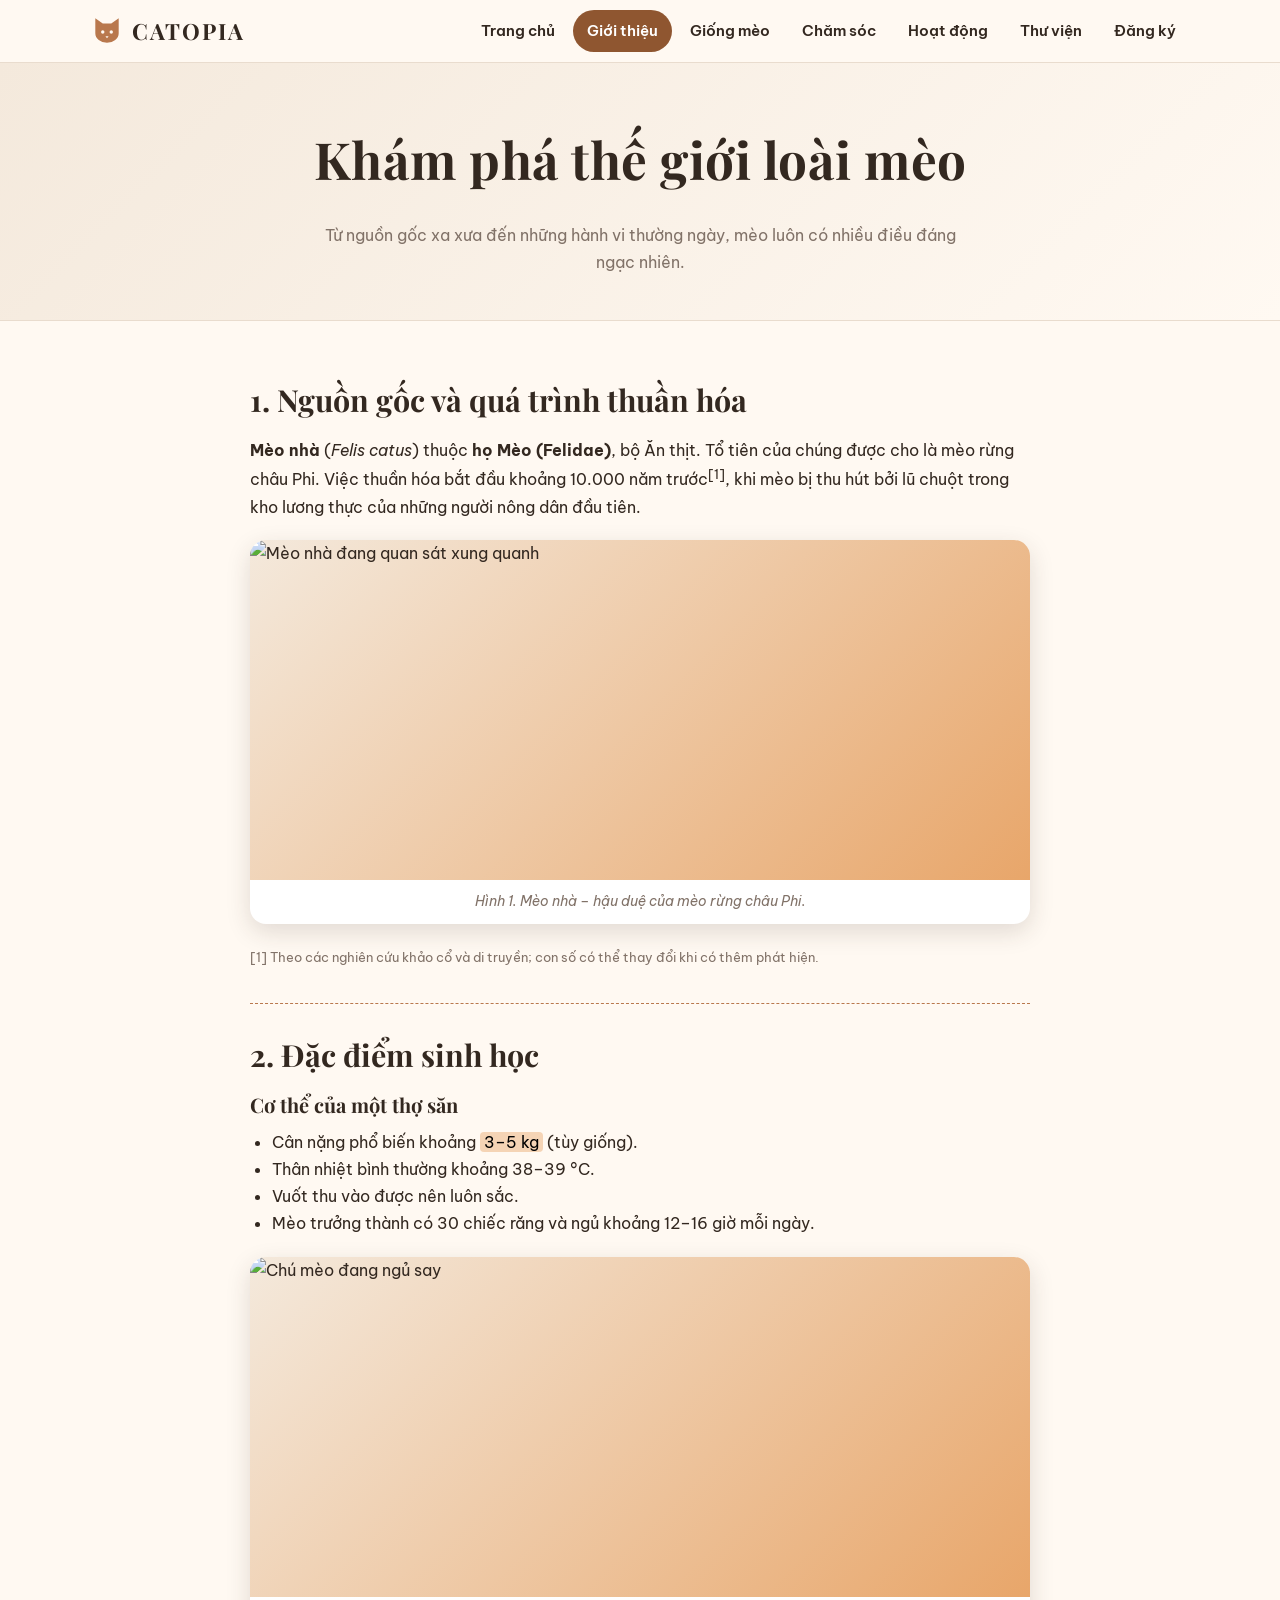
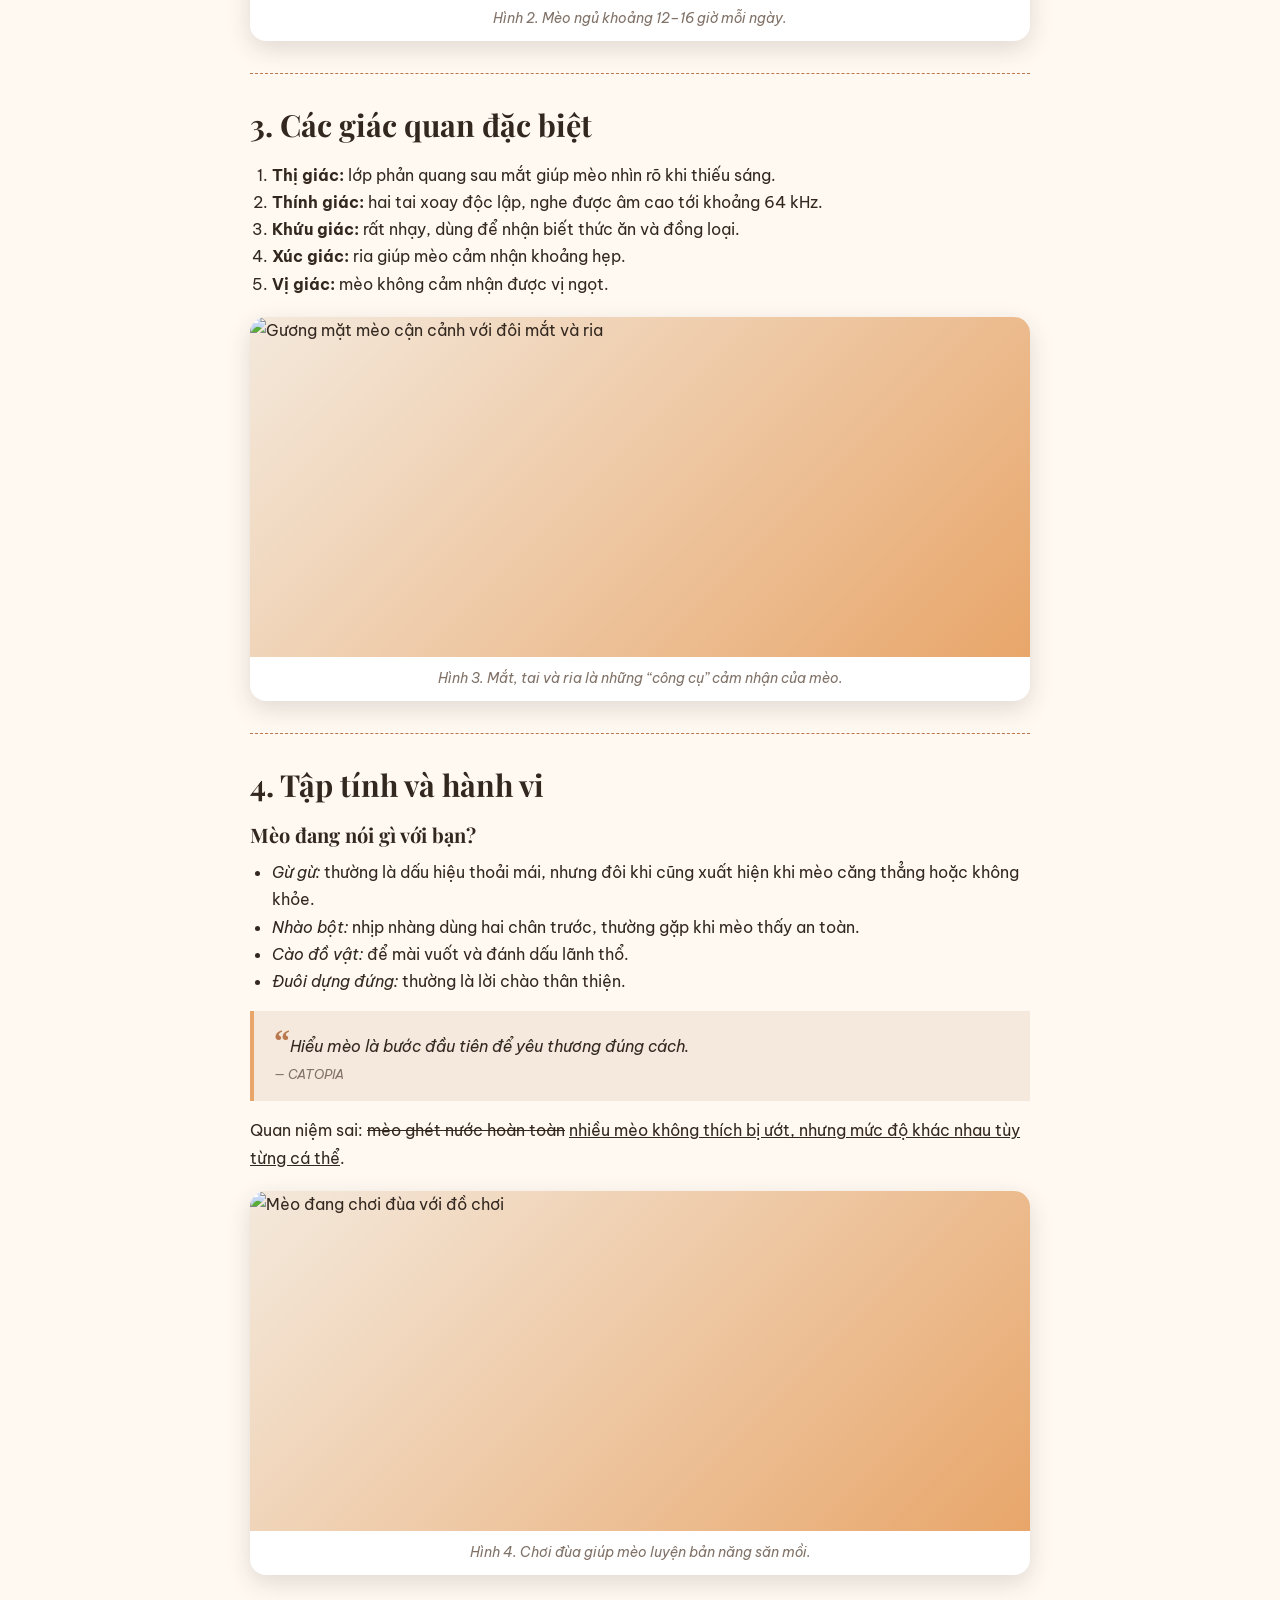
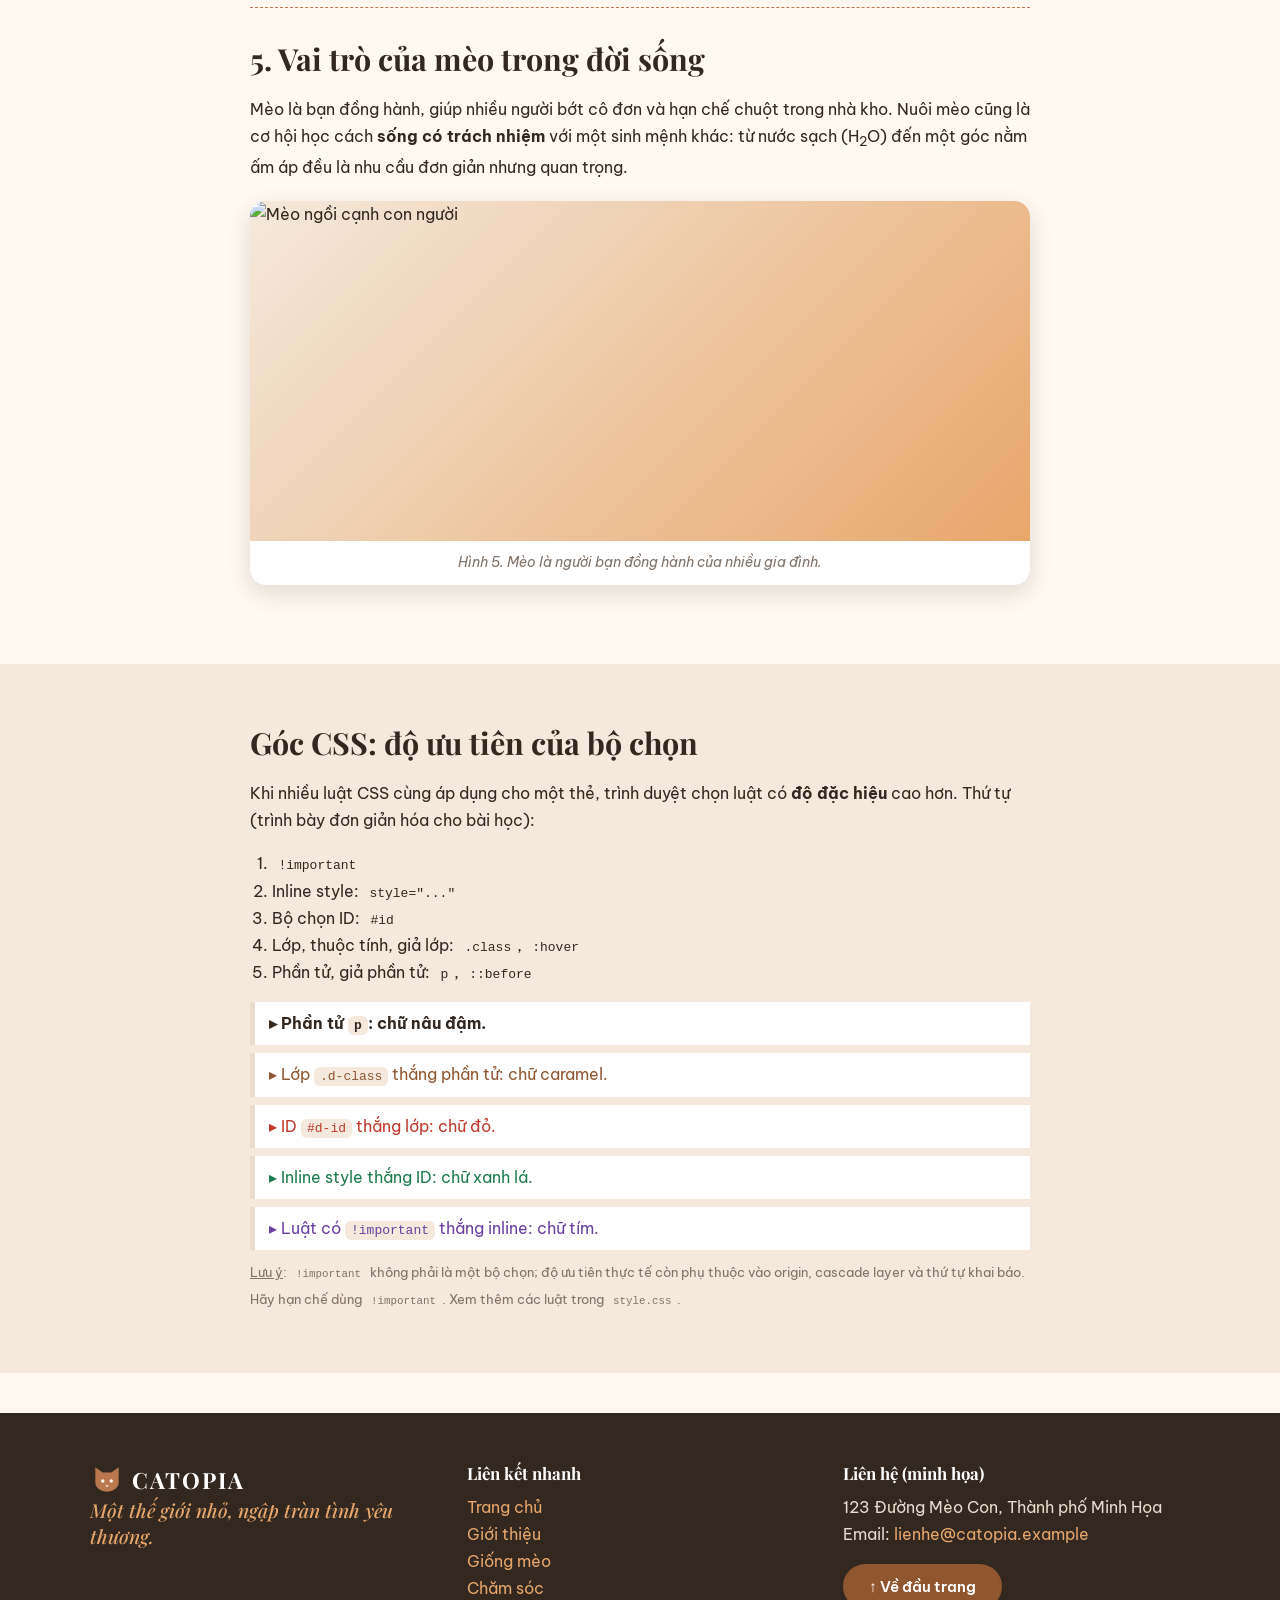
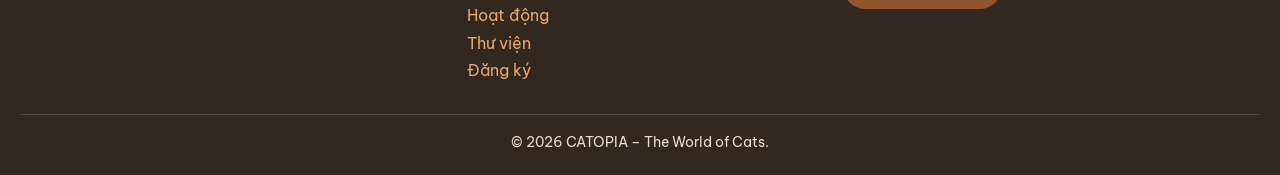
==== about.html @ c39b736b "Add files via upload" ====
<!DOCTYPE html>
<html lang="vi">
<head>
<meta charset="UTF-8">
<meta name="viewport" content="width=device-width, initial-scale=1">
<meta name="description" content="Nguồn gốc, đặc điểm sinh học, giác quan và tập tính của loài mèo.">
<title>Giới thiệu – Khám phá thế giới loài mèo | CATOPIA</title>
<link rel="preconnect" href="https://fonts.googleapis.com">
<link rel="stylesheet" href="https://fonts.googleapis.com/css2?family=Be+Vietnam+Pro:wght@400;600&family=Playfair+Display:ital,wght@0,600;0,700;1,500&display=swap">
<link rel="stylesheet" href="style.css">
</head>
<body id="top">
<header class="site-header"><div class="bar"><a class="logo" href="index.html"><svg viewBox="0 0 32 32" width="34" height="34" aria-hidden="true"><path d="M5 4l7 5h8l7-5v14a11 9 0 0 1-22 0z" fill="#B9784D"/><circle cx="12" cy="17" r="1.6" fill="#FFF9F2"/><circle cx="20" cy="17" r="1.6" fill="#FFF9F2"/><path d="M14.5 21h3L16 22.8z" fill="#FFF9F2"/></svg><span>CATOPIA</span></a><button class="menu-btn" type="button" aria-label="Mở menu" aria-expanded="false">☰</button><nav aria-label="Menu chính"><ul><li><a href="index.html">Trang chủ</a></li><li><a href="about.html" class="active" aria-current="page">Giới thiệu</a></li><li><a href="breeds.html">Giống mèo</a></li><li><a href="care.html">Chăm sóc</a></li><li><a href="activities.html">Hoạt động</a></li><li><a href="gallery.html">Thư viện</a></li><li><a href="register.html">Đăng ký</a></li></ul></nav></div></header>
<main>
<section class="page-head"><h1 id="main-title">Khám phá thế giới loài mèo</h1><p>Từ nguồn gốc xa xưa đến những hành vi thường ngày, mèo luôn có nhiều điều đáng ngạc nhiên.</p></section><article class="section prose"><section id="nguon-goc"><h2>1. Nguồn gốc và quá trình thuần hóa</h2><p><b>Mèo nhà</b> (<i>Felis catus</i>) thuộc <strong>họ Mèo (Felidae)</strong>, bộ Ăn thịt. Tổ tiên của chúng được cho là mèo rừng châu Phi. Việc thuần hóa bắt đầu khoảng 10.000 năm trước<sup>[1]</sup>, khi mèo bị thu hút bởi lũ chuột trong kho lương thực của những người nông dân đầu tiên.</p><figure class="photo"><img src="images/cat-hero.jpg" alt="Mèo nhà đang quan sát xung quanh" loading="lazy"><figcaption>Hình 1. Mèo nhà – hậu duệ của mèo rừng châu Phi.</figcaption></figure><small>[1] Theo các nghiên cứu khảo cổ và di truyền; con số có thể thay đổi khi có thêm phát hiện.</small></section><hr><section id="sinh-hoc"><h2>2. Đặc điểm sinh học</h2><h3>Cơ thể của một thợ săn</h3><ul><li>Cân nặng phổ biến khoảng <mark>3–5 kg</mark> (tùy giống).</li><li>Thân nhiệt bình thường khoảng 38–39 °C.</li><li>Vuốt thu vào được nên luôn sắc.</li><li>Mèo trưởng thành có 30 chiếc răng và ngủ khoảng 12–16 giờ mỗi ngày.</li></ul><figure class="photo"><img src="images/cat-02.jpg" alt="Chú mèo đang ngủ say" loading="lazy"><figcaption>Hình 2. Mèo ngủ khoảng 12–16 giờ mỗi ngày.</figcaption></figure></section><hr><section id="giac-quan"><h2>3. Các giác quan đặc biệt</h2><ol><li><strong>Thị giác:</strong> lớp phản quang sau mắt giúp mèo nhìn rõ khi thiếu sáng.</li><li><strong>Thính giác:</strong> hai tai xoay độc lập, nghe được âm cao tới khoảng 64 kHz.</li><li><strong>Khứu giác:</strong> rất nhạy, dùng để nhận biết thức ăn và đồng loại.</li><li><strong>Xúc giác:</strong> ria giúp mèo cảm nhận khoảng hẹp.</li><li><strong>Vị giác:</strong> mèo không cảm nhận được vị ngọt.</li></ol><figure class="photo"><img src="images/cat-british.jpg" alt="Gương mặt mèo cận cảnh với đôi mắt và ria" loading="lazy"><figcaption>Hình 3. Mắt, tai và ria là những “công cụ” cảm nhận của mèo.</figcaption></figure></section><hr><section id="tap-tinh"><h2>4. Tập tính và hành vi</h2><h3>Mèo đang nói gì với bạn?</h3><ul><li><em>Gừ gừ:</em> thường là dấu hiệu thoải mái, nhưng đôi khi cũng xuất hiện khi mèo căng thẳng hoặc không khỏe.</li><li><em>Nhào bột:</em> nhịp nhàng dùng hai chân trước, thường gặp khi mèo thấy an toàn.</li><li><em>Cào đồ vật:</em> để mài vuốt và đánh dấu lãnh thổ.</li><li><em>Đuôi dựng đứng:</em> thường là lời chào thân thiện.</li></ul><blockquote>Hiểu mèo là bước đầu tiên để yêu thương đúng cách.<br><small>— CATOPIA</small></blockquote><p>Quan niệm sai: <del>mèo ghét nước hoàn toàn</del> <ins>nhiều mèo không thích bị ướt, nhưng mức độ khác nhau tùy từng cá thể</ins>.</p><figure class="photo"><img src="images/cat-04.jpg" alt="Mèo đang chơi đùa với đồ chơi" loading="lazy"><figcaption>Hình 4. Chơi đùa giúp mèo luyện bản năng săn mồi.</figcaption></figure></section><hr><section id="vai-tro"><h2>5. Vai trò của mèo trong đời sống</h2><p>Mèo là bạn đồng hành, giúp nhiều người bớt cô đơn và hạn chế chuột trong nhà kho. Nuôi mèo cũng là cơ hội học cách <strong>sống có trách nhiệm</strong> với một sinh mệnh khác: từ nước sạch (H<sub>2</sub>O) đến một góc nằm ấm áp đều là nhu cầu đơn giản nhưng quan trọng.</p><figure class="photo"><img src="images/cat-08.jpg" alt="Mèo ngồi cạnh con người" loading="lazy"><figcaption>Hình 5. Mèo là người bạn đồng hành của nhiều gia đình.</figcaption></figure></section></article><section id="uu-tien" class="alt"><div class="section prose"><h2>Góc CSS: độ ưu tiên của bộ chọn</h2><p>Khi nhiều luật CSS cùng áp dụng cho một thẻ, trình duyệt chọn luật có <strong>độ đặc hiệu</strong> cao hơn. Thứ tự (trình bày đơn giản hóa cho bài học):</p><ol><li><code>!important</code></li><li>Inline style: <code>style="..."</code></li><li>Bộ chọn ID: <code>#id</code></li><li>Lớp, thuộc tính, giả lớp: <code>.class</code>, <code>:hover</code></li><li>Phần tử, giả phần tử: <code>p</code>, <code>::before</code></li></ol><div class="demo"><p>Phần tử <code>p</code>: chữ nâu đậm.</p><p class="d-class">Lớp <code>.d-class</code> thắng phần tử: chữ caramel.</p><p class="d-class" id="d-id">ID <code>#d-id</code> thắng lớp: chữ đỏ.</p><p class="d-class" id="d-in" style="color:#1E7B4F">Inline style thắng ID: chữ xanh lá.</p><p class="d-class d-imp" id="d-imp" style="color:#1E7B4F">Luật có <code>!important</code> thắng inline: chữ tím.</p></div><small><u>Lưu ý</u>: <code>!important</code> không phải là một bộ chọn; độ ưu tiên thực tế còn phụ thuộc vào origin, cascade layer và thứ tự khai báo. Hãy hạn chế dùng <code>!important</code>. Xem thêm các luật trong <code>style.css</code>.</small></div></section>
</main>
<footer class="site-footer"><div class="bar cols"><div><a class="logo" href="index.html"><svg viewBox="0 0 32 32" width="34" height="34" aria-hidden="true"><path d="M5 4l7 5h8l7-5v14a11 9 0 0 1-22 0z" fill="#B9784D"/><circle cx="12" cy="17" r="1.6" fill="#FFF9F2"/><circle cx="20" cy="17" r="1.6" fill="#FFF9F2"/><path d="M14.5 21h3L16 22.8z" fill="#FFF9F2"/></svg><span>CATOPIA</span></a><p class="slogan">Một thế giới nhỏ, ngập tràn tình yêu thương.</p></div><div><h3>Liên kết nhanh</h3><ul><li><a href="index.html">Trang chủ</a></li><li><a href="about.html">Giới thiệu</a></li><li><a href="breeds.html">Giống mèo</a></li><li><a href="care.html">Chăm sóc</a></li><li><a href="activities.html">Hoạt động</a></li><li><a href="gallery.html">Thư viện</a></li><li><a href="register.html">Đăng ký</a></li></ul></div><div><h3>Liên hệ (minh họa)</h3><p>123 Đường Mèo Con, Thành phố Minh Họa<br>Email: <a href="mailto:lienhe@catopia.example">lienhe@catopia.example</a></p><a class="btn" href="#top">↑ Về đầu trang</a></div></div><p class="copy">© 2026 CATOPIA – The World of Cats.</p></footer>
<script>
var b=document.querySelector('.menu-btn'),n=document.querySelector('nav');b.addEventListener('click',function(){var o=n.classList.toggle('open');b.setAttribute('aria-expanded',o);});
</script>
</body>
</html>
---- style.css ----
/* CATOPIA – style.css dùng chung cho cả 7 trang */
/* 1. Biến màu và reset */
:root{--bg:#FFF9F2;--bg2:#F4E9DC;--main:#B9784D;--main-dark:#8F5630;--accent:#E8A66A;--text:#332820;--muted:#817268;--white:#FFFFFF;--line:#E9DCCE}
/* --main-dark là tông đậm hơn của màu chủ đạo, dùng cho nền nút/chữ trắng để dễ đọc */
*{box-sizing:border-box;margin:0;padding:0}
html{scroll-behavior:smooth}
body{font-family:'Be Vietnam Pro',Arial,sans-serif;line-height:1.7;background-color:var(--bg);color:var(--text)}
h1,h2,h3{font-family:'Playfair Display',Georgia,serif;line-height:1.25;margin-bottom:.6em}
h1{font-size:clamp(2rem,5vw,3.2rem)}
h2{font-size:1.9rem}
h3{font-size:1.25rem}
p{margin-bottom:1rem;color:var(--text)}
a{color:var(--main-dark);transition:color .3s}
a:hover{color:var(--main)}
ul,ol{margin:0 0 1rem 1.4rem}
img{display:block;max-width:100%;object-fit:cover;background:linear-gradient(135deg,var(--bg2),var(--accent))}
small{color:var(--muted)}
mark{background-color:rgba(232,166,106,.45);padding:0 4px;border-radius:4px}
code{background-color:var(--bg2);padding:2px 6px;border-radius:6px}
hr{border:0;border-top:1px dashed var(--main);margin:2rem 0}
blockquote{border-left:4px solid var(--accent);background-color:var(--bg2);padding:14px 20px;margin:1rem 0;font-style:italic}
blockquote::before{content:"“";font:700 2rem/1 Georgia,serif;color:var(--main)}
:focus-visible{outline:3px solid var(--accent);outline-offset:3px}
#main-title{letter-spacing:.5px}
section[id]{scroll-margin-top:90px}
/* 2. Header và điều hướng */
.bar{max-width:1140px;margin:0 auto;padding:0 20px;display:flex;justify-content:space-between;align-items:center;position:relative}
.site-header{position:sticky;top:0;z-index:100;padding:10px 0;background-color:rgba(255,249,242,.96);border-bottom:1px solid var(--line)}
.logo{display:flex;align-items:center;gap:8px;text-decoration:none}
.logo span{font:700 1.4rem 'Playfair Display',Georgia,serif;letter-spacing:2px;color:var(--text)}
nav ul{display:flex;gap:4px;list-style:none;margin:0}
nav a{display:block;padding:8px 14px;border-radius:999px;text-decoration:none;color:var(--text);font-weight:600;font-size:.95rem;transition:background-color .3s,color .3s}
nav a:hover{background-color:var(--bg2);color:var(--main-dark)}
nav a.active{background-color:var(--main-dark);color:var(--white)}
.menu-btn{display:none;background:none;border:1px solid var(--line);border-radius:8px;padding:2px 12px;font-size:1.4rem;color:var(--text);cursor:pointer}
/* 3. Banner (hero): ảnh nền + lớp phủ gradient */
.hero{background-image:linear-gradient(rgba(51,40,32,.78),rgba(51,40,32,.35)),url(images/banner.jpg);background-size:cover;background-position:center;background-color:var(--main-dark);min-height:80vh;padding:80px 20px;display:flex;flex-direction:column;justify-content:center;align-items:center;text-align:center;color:white}
.hero>*{animation:fadeUp .9s ease both}
.hero p{max-width:640px;color:white}
.hero .slogan{color:var(--accent);font-size:1.6rem}
.hero #main-title{text-shadow:0 3px 14px rgba(0,0,0,.5)}
.hero .cta{animation-delay:.3s}
.cta{display:flex;gap:14px;flex-wrap:wrap;justify-content:center;margin-top:10px}
.slogan{font:italic 500 1.2rem 'Playfair Display',Georgia,serif;color:var(--accent)}
.page-head{text-align:center;padding:64px 20px 44px;background-image:linear-gradient(135deg,var(--bg2),var(--bg));border-bottom:1px solid var(--line);animation:fadeUp .7s ease both}
.page-head p{max-width:640px;margin:0 auto;color:var(--muted)}
@keyframes fadeUp{from{opacity:0;transform:translateY(22px)}to{opacity:1;transform:none}}
/* 4. Bố cục Flexbox bắt buộc: .row và .block_3 */
.row{display:flex;flex-wrap:wrap;width:100%;justify-content:center;align-items:stretch}
.block_3{width:33.333333%;padding:15px}
.row .block_3{display:flex}
.row .block_3>*{width:100%}
.section{max-width:1140px;margin:0 auto;padding:60px 20px}
.alt{background-color:var(--bg2)}
.prose{max-width:820px}
.section-title{text-align:center}
.section-title::after{content:"";display:block;width:60px;height:3px;background-color:var(--accent);margin:10px auto 30px}
.split{display:flex;flex-wrap:wrap;gap:36px;align-items:center;margin:40px 0}
.split>*{flex:1 1 320px;min-width:0}
/* Khung ảnh thống nhất: kích thước cố định, object-fit, bo góc 16px, zoom nhẹ khi rê chuột */
.photo{overflow:hidden;border-radius:16px;box-shadow:0 8px 24px rgba(51,40,32,.15);background-color:var(--white)}
.photo img{width:100%;height:340px;object-fit:cover;transition:transform .5s ease}
.photo:hover img{transform:scale(1.05)}
.photo figcaption{margin:0;padding:10px 14px}
.form-photo{max-width:720px;margin:0 auto 24px}
.photo.form-photo img{height:200px}
figure{margin:1.2rem 0}
figcaption{font-size:.88rem;color:var(--muted);text-align:center;margin-top:8px;font-style:italic}
/* 5. Thẻ (card), hộp thông tin, nút */
.card{margin:0;background-color:var(--white);border:1px solid var(--line);border-radius:16px;box-shadow:0 4px 14px rgba(51,40,32,.08);overflow:hidden;transition:transform .3s ease,box-shadow .3s ease}
.card:hover{transform:translateY(-6px);box-shadow:0 14px 30px rgba(51,40,32,.16)}
.card img{width:100%;height:220px;transition:transform .5s ease}
.card:hover img{transform:scale(1.07)}
.card ul,.card ol{font-size:.95rem}
.body{padding:20px 22px}
.slogan-card{text-align:center;padding:28px 22px;border-top:4px solid var(--accent)}
.num{display:block;font:700 2.4rem 'Playfair Display',Georgia,serif;color:var(--main-dark)}
.note{background-color:rgba(232,166,106,.2);border-left:5px solid var(--accent);border-radius:10px;padding:14px 18px;margin:1.2rem 0}
.note p{margin:0}
.btn{display:inline-block;padding:11px 24px;border:2px solid var(--main-dark);border-radius:999px;background-color:var(--main-dark);color:var(--white);font:600 .95rem 'Be Vietnam Pro',Arial,sans-serif;text-decoration:none;cursor:pointer;transition:background-color .3s,color .3s,transform .2s}
.btn:hover,.btn:focus-visible{background-color:var(--accent);border-color:var(--accent);color:var(--text)}
.btn:active{transform:scale(.96)}
.btn.ghost{background-color:transparent;border-color:var(--white)}
.btn.ghost:hover{background-color:var(--white);border-color:var(--white);color:var(--main-dark)}
/* 6. Bảng */
.table-wrap{overflow-x:auto;margin:20px 0;border:1px solid var(--line);border-radius:14px;background-color:var(--white);box-shadow:0 4px 14px rgba(51,40,32,.06)}
table{width:100%;min-width:640px;border-collapse:collapse}
caption{padding:14px;font:700 1.15rem 'Playfair Display',Georgia,serif;text-align:left}
th,td{padding:12px 14px;text-align:left;vertical-align:top;border-bottom:1px solid var(--line)}
thead th{background-color:var(--main-dark);color:var(--white);letter-spacing:1px}
tbody th{color:var(--main-dark)}
tbody tr{transition:background-color .25s}
tbody tr:nth-child(even){background-color:var(--bg)}
tbody tr:hover{background-color:rgba(232,166,106,.3)}
/* 7. Thư viện ảnh (CSS Grid) và video */
.gallery{display:grid;grid-template-columns:repeat(3,1fr);gap:20px}
.shot img{height:240px}
.shot figcaption{margin:0;padding:12px 16px}
.video-box{max-width:720px;margin:0 auto;text-align:center;border:2px dashed var(--accent)}
/* 8. Biểu mẫu */
form{display:grid;gap:18px;max-width:720px;margin:0 auto;padding:28px;background-color:var(--white);border:1px solid var(--line);border-radius:16px;box-shadow:0 4px 14px rgba(51,40,32,.08)}
label,legend{font-weight:600}
fieldset{border:0}
fieldset label{display:inline-block;margin-right:18px;font-weight:400}
input,select,textarea{width:100%;margin-top:6px;padding:11px 14px;border:1.5px solid var(--line);border-radius:10px;font:inherit;background-color:var(--bg);color:var(--text);transition:border-color .3s}
input[type=radio],input[type=checkbox]{width:auto;margin:0 8px 0 0}
input:focus,select:focus,textarea:focus{border-color:var(--main)}
textarea{min-height:120px;resize:vertical}
.ok{max-width:720px;margin:0 auto 18px;padding:14px 18px;border:1px solid #1E7B4F;border-radius:12px;background-color:#E7F5EC;color:#14532D}
/* 9. Minh họa độ ưu tiên (specificity): element < class < ID < inline < !important */
.demo p{padding:8px 14px;margin-bottom:8px;border-left:5px solid var(--line);background-color:var(--white)}
.demo p:first-child{font-weight:700}
.demo p::before{content:"▸ "}
.d-class{color:var(--main-dark)}
#d-id,#d-in,#d-imp{color:#C0392B}
.d-imp{color:#6A3FA0!important}
/* 10. Footer */
.site-footer{margin-top:40px;padding:50px 0 20px;background-color:var(--text);color:var(--line)}
.site-footer .cols{align-items:flex-start;gap:30px;flex-wrap:wrap}
.site-footer .cols>div{flex:1 1 220px}
.site-footer h3{color:var(--white);font-size:1.05rem}
.site-footer ul{list-style:none;margin:0}
.site-footer p{color:var(--line)}
.site-footer .slogan{color:var(--accent)}
.site-footer .logo span{color:var(--white)}
.site-footer a{color:var(--accent);text-decoration:none}
.site-footer a:hover{color:var(--white)}
.site-footer .btn{color:var(--white)}
.site-footer .btn:hover{color:var(--text)}
.copy{margin:30px 20px 0;padding-top:16px;border-top:1px solid rgba(255,255,255,.15);text-align:center;font-size:.88rem}
/* 11. Responsive */
@media (max-width:768px){
.block_3{width:50%}
.gallery{grid-template-columns:repeat(2,1fr)}
.menu-btn{display:block}
nav ul{display:none;position:absolute;top:100%;left:0;right:0;flex-direction:column;padding:10px;background-color:var(--bg);border:1px solid var(--line);border-radius:0 0 14px 14px;box-shadow:0 12px 24px rgba(51,40,32,.12)}
nav.open ul{display:flex}
h2{font-size:1.6rem}
.section{padding:44px 16px}
.photo img{height:280px}
}
@media (max-width:480px){
.block_3{width:100%}
.gallery{grid-template-columns:1fr}
.hero{min-height:70vh}
.photo img{height:240px}
.photo.form-photo img{height:140px}
.btn{width:100%;text-align:center}
}
/* Tôn trọng người dùng muốn giảm chuyển động (một trường hợp cần !important) */
@media (prefers-reduced-motion:reduce){*{animation:none!important;transition:none!important}}
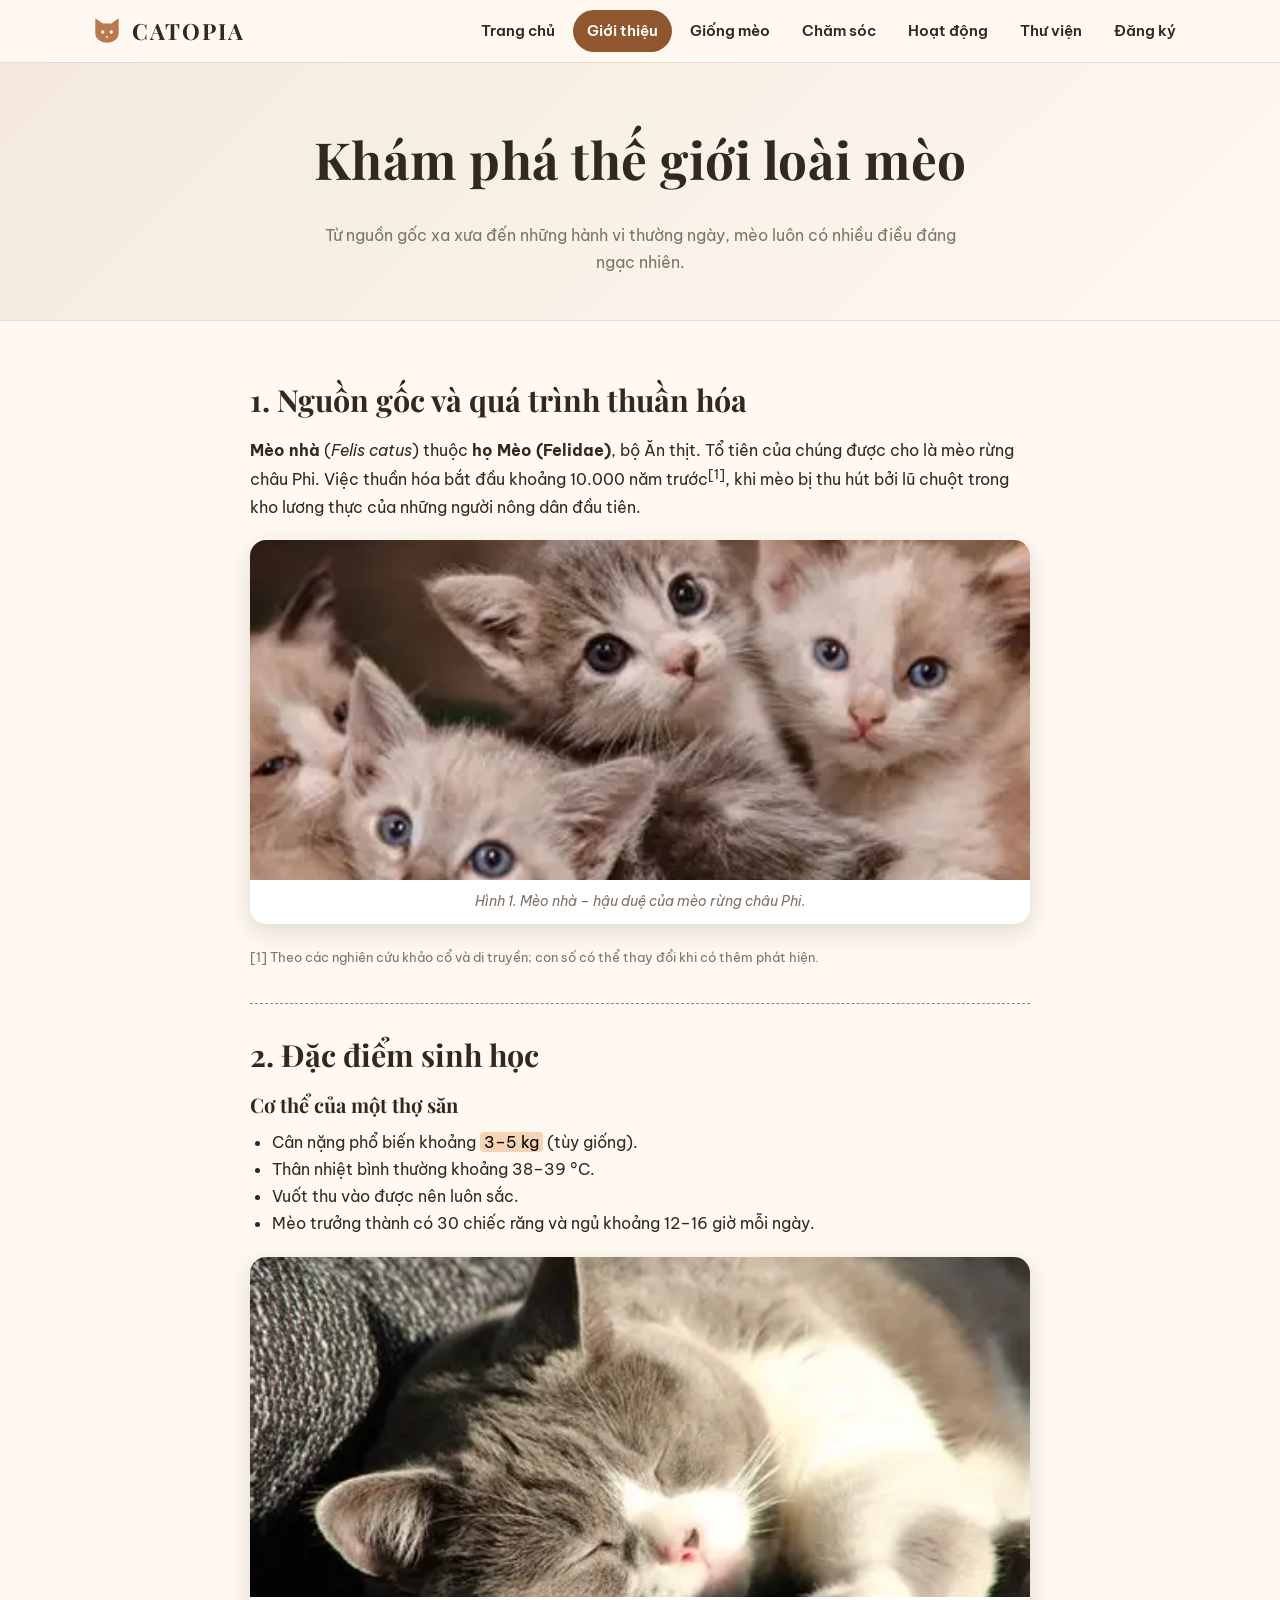
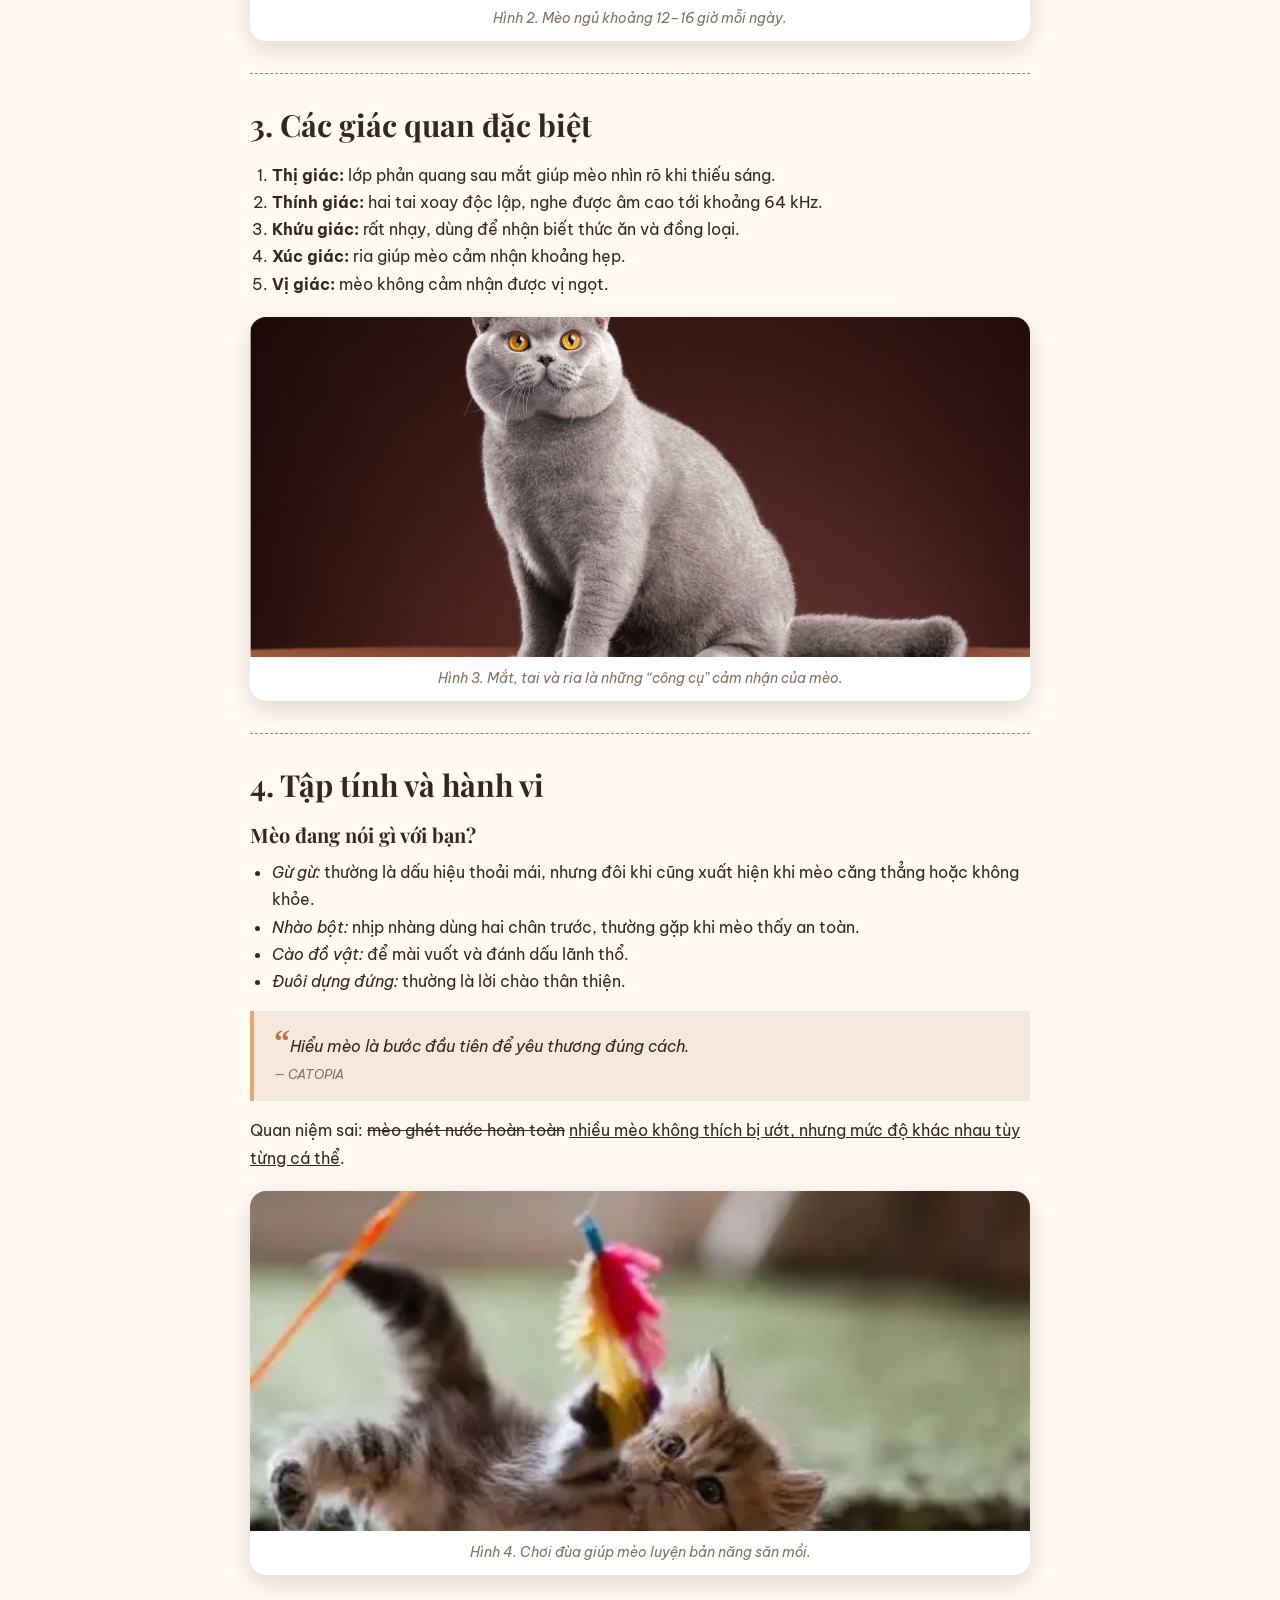
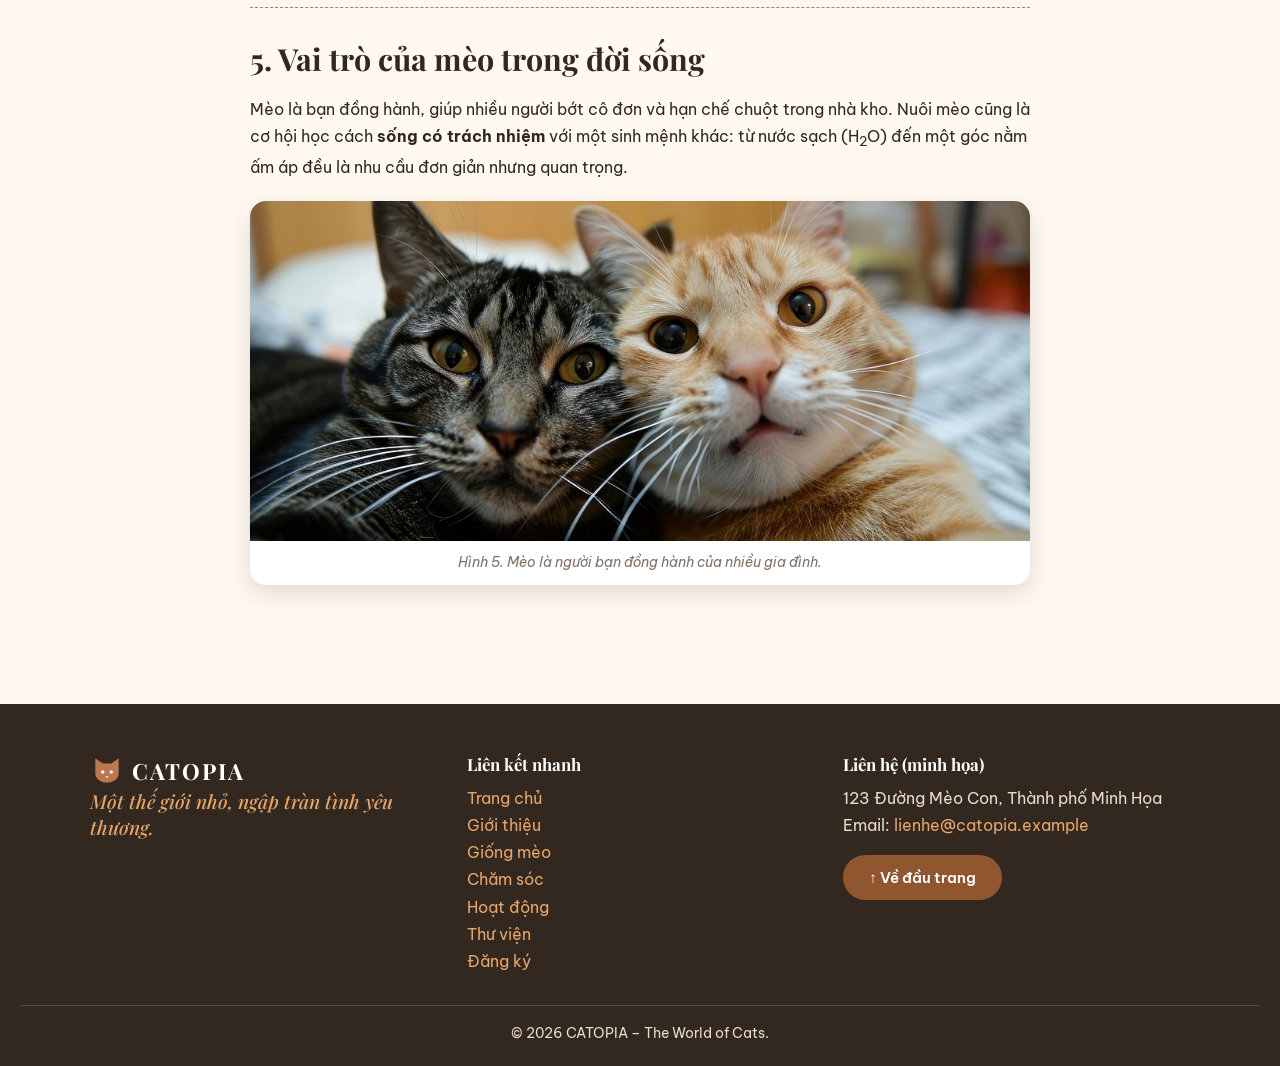
==== commit 4bca7461: "Update content and structure in about.html" ====
--- a/about.html
+++ b/about.html
@@ -12,7 +12,7 @@
 <body id="top">
 <header class="site-header"><div class="bar"><a class="logo" href="index.html"><svg viewBox="0 0 32 32" width="34" height="34" aria-hidden="true"><path d="M5 4l7 5h8l7-5v14a11 9 0 0 1-22 0z" fill="#B9784D"/><circle cx="12" cy="17" r="1.6" fill="#FFF9F2"/><circle cx="20" cy="17" r="1.6" fill="#FFF9F2"/><path d="M14.5 21h3L16 22.8z" fill="#FFF9F2"/></svg><span>CATOPIA</span></a><button class="menu-btn" type="button" aria-label="Mở menu" aria-expanded="false">☰</button><nav aria-label="Menu chính"><ul><li><a href="index.html">Trang chủ</a></li><li><a href="about.html" class="active" aria-current="page">Giới thiệu</a></li><li><a href="breeds.html">Giống mèo</a></li><li><a href="care.html">Chăm sóc</a></li><li><a href="activities.html">Hoạt động</a></li><li><a href="gallery.html">Thư viện</a></li><li><a href="register.html">Đăng ký</a></li></ul></nav></div></header>
 <main>
-<section class="page-head"><h1 id="main-title">Khám phá thế giới loài mèo</h1><p>Từ nguồn gốc xa xưa đến những hành vi thường ngày, mèo luôn có nhiều điều đáng ngạc nhiên.</p></section><article class="section prose"><section id="nguon-goc"><h2>1. Nguồn gốc và quá trình thuần hóa</h2><p><b>Mèo nhà</b> (<i>Felis catus</i>) thuộc <strong>họ Mèo (Felidae)</strong>, bộ Ăn thịt. Tổ tiên của chúng được cho là mèo rừng châu Phi. Việc thuần hóa bắt đầu khoảng 10.000 năm trước<sup>[1]</sup>, khi mèo bị thu hút bởi lũ chuột trong kho lương thực của những người nông dân đầu tiên.</p><figure class="photo"><img src="images/cat-hero.jpg" alt="Mèo nhà đang quan sát xung quanh" loading="lazy"><figcaption>Hình 1. Mèo nhà – hậu duệ của mèo rừng châu Phi.</figcaption></figure><small>[1] Theo các nghiên cứu khảo cổ và di truyền; con số có thể thay đổi khi có thêm phát hiện.</small></section><hr><section id="sinh-hoc"><h2>2. Đặc điểm sinh học</h2><h3>Cơ thể của một thợ săn</h3><ul><li>Cân nặng phổ biến khoảng <mark>3–5 kg</mark> (tùy giống).</li><li>Thân nhiệt bình thường khoảng 38–39 °C.</li><li>Vuốt thu vào được nên luôn sắc.</li><li>Mèo trưởng thành có 30 chiếc răng và ngủ khoảng 12–16 giờ mỗi ngày.</li></ul><figure class="photo"><img src="images/cat-02.jpg" alt="Chú mèo đang ngủ say" loading="lazy"><figcaption>Hình 2. Mèo ngủ khoảng 12–16 giờ mỗi ngày.</figcaption></figure></section><hr><section id="giac-quan"><h2>3. Các giác quan đặc biệt</h2><ol><li><strong>Thị giác:</strong> lớp phản quang sau mắt giúp mèo nhìn rõ khi thiếu sáng.</li><li><strong>Thính giác:</strong> hai tai xoay độc lập, nghe được âm cao tới khoảng 64 kHz.</li><li><strong>Khứu giác:</strong> rất nhạy, dùng để nhận biết thức ăn và đồng loại.</li><li><strong>Xúc giác:</strong> ria giúp mèo cảm nhận khoảng hẹp.</li><li><strong>Vị giác:</strong> mèo không cảm nhận được vị ngọt.</li></ol><figure class="photo"><img src="images/cat-british.jpg" alt="Gương mặt mèo cận cảnh với đôi mắt và ria" loading="lazy"><figcaption>Hình 3. Mắt, tai và ria là những “công cụ” cảm nhận của mèo.</figcaption></figure></section><hr><section id="tap-tinh"><h2>4. Tập tính và hành vi</h2><h3>Mèo đang nói gì với bạn?</h3><ul><li><em>Gừ gừ:</em> thường là dấu hiệu thoải mái, nhưng đôi khi cũng xuất hiện khi mèo căng thẳng hoặc không khỏe.</li><li><em>Nhào bột:</em> nhịp nhàng dùng hai chân trước, thường gặp khi mèo thấy an toàn.</li><li><em>Cào đồ vật:</em> để mài vuốt và đánh dấu lãnh thổ.</li><li><em>Đuôi dựng đứng:</em> thường là lời chào thân thiện.</li></ul><blockquote>Hiểu mèo là bước đầu tiên để yêu thương đúng cách.<br><small>— CATOPIA</small></blockquote><p>Quan niệm sai: <del>mèo ghét nước hoàn toàn</del> <ins>nhiều mèo không thích bị ướt, nhưng mức độ khác nhau tùy từng cá thể</ins>.</p><figure class="photo"><img src="images/cat-04.jpg" alt="Mèo đang chơi đùa với đồ chơi" loading="lazy"><figcaption>Hình 4. Chơi đùa giúp mèo luyện bản năng săn mồi.</figcaption></figure></section><hr><section id="vai-tro"><h2>5. Vai trò của mèo trong đời sống</h2><p>Mèo là bạn đồng hành, giúp nhiều người bớt cô đơn và hạn chế chuột trong nhà kho. Nuôi mèo cũng là cơ hội học cách <strong>sống có trách nhiệm</strong> với một sinh mệnh khác: từ nước sạch (H<sub>2</sub>O) đến một góc nằm ấm áp đều là nhu cầu đơn giản nhưng quan trọng.</p><figure class="photo"><img src="images/cat-08.jpg" alt="Mèo ngồi cạnh con người" loading="lazy"><figcaption>Hình 5. Mèo là người bạn đồng hành của nhiều gia đình.</figcaption></figure></section></article><section id="uu-tien" class="alt"><div class="section prose"><h2>Góc CSS: độ ưu tiên của bộ chọn</h2><p>Khi nhiều luật CSS cùng áp dụng cho một thẻ, trình duyệt chọn luật có <strong>độ đặc hiệu</strong> cao hơn. Thứ tự (trình bày đơn giản hóa cho bài học):</p><ol><li><code>!important</code></li><li>Inline style: <code>style="..."</code></li><li>Bộ chọn ID: <code>#id</code></li><li>Lớp, thuộc tính, giả lớp: <code>.class</code>, <code>:hover</code></li><li>Phần tử, giả phần tử: <code>p</code>, <code>::before</code></li></ol><div class="demo"><p>Phần tử <code>p</code>: chữ nâu đậm.</p><p class="d-class">Lớp <code>.d-class</code> thắng phần tử: chữ caramel.</p><p class="d-class" id="d-id">ID <code>#d-id</code> thắng lớp: chữ đỏ.</p><p class="d-class" id="d-in" style="color:#1E7B4F">Inline style thắng ID: chữ xanh lá.</p><p class="d-class d-imp" id="d-imp" style="color:#1E7B4F">Luật có <code>!important</code> thắng inline: chữ tím.</p></div><small><u>Lưu ý</u>: <code>!important</code> không phải là một bộ chọn; độ ưu tiên thực tế còn phụ thuộc vào origin, cascade layer và thứ tự khai báo. Hãy hạn chế dùng <code>!important</code>. Xem thêm các luật trong <code>style.css</code>.</small></div></section>
+<section class="page-head"><h1 id="main-title">Khám phá thế giới loài mèo</h1><p>Từ nguồn gốc xa xưa đến những hành vi thường ngày, mèo luôn có nhiều điều đáng ngạc nhiên.</p></section><article class="section prose"><section id="nguon-goc"><h2>1. Nguồn gốc và quá trình thuần hóa</h2><p><b>Mèo nhà</b> (<i>Felis catus</i>) thuộc <strong>họ Mèo (Felidae)</strong>, bộ Ăn thịt. Tổ tiên của chúng được cho là mèo rừng châu Phi. Việc thuần hóa bắt đầu khoảng 10.000 năm trước<sup>[1]</sup>, khi mèo bị thu hút bởi lũ chuột trong kho lương thực của những người nông dân đầu tiên.</p><figure class="photo"><img src="images/cat-hero.jpg" alt="Mèo nhà đang quan sát xung quanh" loading="lazy"><figcaption>Hình 1. Mèo nhà – hậu duệ của mèo rừng châu Phi.</figcaption></figure><small>[1] Theo các nghiên cứu khảo cổ và di truyền; con số có thể thay đổi khi có thêm phát hiện.</small></section><hr><section id="sinh-hoc"><h2>2. Đặc điểm sinh học</h2><h3>Cơ thể của một thợ săn</h3><ul><li>Cân nặng phổ biến khoảng <mark>3–5 kg</mark> (tùy giống).</li><li>Thân nhiệt bình thường khoảng 38–39 °C.</li><li>Vuốt thu vào được nên luôn sắc.</li><li>Mèo trưởng thành có 30 chiếc răng và ngủ khoảng 12–16 giờ mỗi ngày.</li></ul><figure class="photo"><img src="images/cat-02.jpg" alt="Chú mèo đang ngủ say" loading="lazy"><figcaption>Hình 2. Mèo ngủ khoảng 12–16 giờ mỗi ngày.</figcaption></figure></section><hr><section id="giac-quan"><h2>3. Các giác quan đặc biệt</h2><ol><li><strong>Thị giác:</strong> lớp phản quang sau mắt giúp mèo nhìn rõ khi thiếu sáng.</li><li><strong>Thính giác:</strong> hai tai xoay độc lập, nghe được âm cao tới khoảng 64 kHz.</li><li><strong>Khứu giác:</strong> rất nhạy, dùng để nhận biết thức ăn và đồng loại.</li><li><strong>Xúc giác:</strong> ria giúp mèo cảm nhận khoảng hẹp.</li><li><strong>Vị giác:</strong> mèo không cảm nhận được vị ngọt.</li></ol><figure class="photo"><img src="images/cat-british.jpg" alt="Gương mặt mèo cận cảnh với đôi mắt và ria" loading="lazy"><figcaption>Hình 3. Mắt, tai và ria là những “công cụ” cảm nhận của mèo.</figcaption></figure></section><hr><section id="tap-tinh"><h2>4. Tập tính và hành vi</h2><h3>Mèo đang nói gì với bạn?</h3><ul><li><em>Gừ gừ:</em> thường là dấu hiệu thoải mái, nhưng đôi khi cũng xuất hiện khi mèo căng thẳng hoặc không khỏe.</li><li><em>Nhào bột:</em> nhịp nhàng dùng hai chân trước, thường gặp khi mèo thấy an toàn.</li><li><em>Cào đồ vật:</em> để mài vuốt và đánh dấu lãnh thổ.</li><li><em>Đuôi dựng đứng:</em> thường là lời chào thân thiện.</li></ul><blockquote>Hiểu mèo là bước đầu tiên để yêu thương đúng cách.<br><small>— CATOPIA</small></blockquote><p>Quan niệm sai: <del>mèo ghét nước hoàn toàn</del> <ins>nhiều mèo không thích bị ướt, nhưng mức độ khác nhau tùy từng cá thể</ins>.</p><figure class="photo"><img src="images/cat-04.jpg" alt="Mèo đang chơi đùa với đồ chơi" loading="lazy"><figcaption>Hình 4. Chơi đùa giúp mèo luyện bản năng săn mồi.</figcaption></figure></section><hr><section id="vai-tro"><h2>5. Vai trò của mèo trong đời sống</h2><p>Mèo là bạn đồng hành, giúp nhiều người bớt cô đơn và hạn chế chuột trong nhà kho. Nuôi mèo cũng là cơ hội học cách <strong>sống có trách nhiệm</strong> với một sinh mệnh khác: từ nước sạch (H<sub>2</sub>O) đến một góc nằm ấm áp đều là nhu cầu đơn giản nhưng quan trọng.</p><figure class="photo"><img src="images/cat-08.jpg" alt="Mèo ngồi cạnh con người" loading="lazy"><figcaption>Hình 5. Mèo là người bạn đồng hành của nhiều gia đình.</figcaption></figure></section></article>
 </main>
 <footer class="site-footer"><div class="bar cols"><div><a class="logo" href="index.html"><svg viewBox="0 0 32 32" width="34" height="34" aria-hidden="true"><path d="M5 4l7 5h8l7-5v14a11 9 0 0 1-22 0z" fill="#B9784D"/><circle cx="12" cy="17" r="1.6" fill="#FFF9F2"/><circle cx="20" cy="17" r="1.6" fill="#FFF9F2"/><path d="M14.5 21h3L16 22.8z" fill="#FFF9F2"/></svg><span>CATOPIA</span></a><p class="slogan">Một thế giới nhỏ, ngập tràn tình yêu thương.</p></div><div><h3>Liên kết nhanh</h3><ul><li><a href="index.html">Trang chủ</a></li><li><a href="about.html">Giới thiệu</a></li><li><a href="breeds.html">Giống mèo</a></li><li><a href="care.html">Chăm sóc</a></li><li><a href="activities.html">Hoạt động</a></li><li><a href="gallery.html">Thư viện</a></li><li><a href="register.html">Đăng ký</a></li></ul></div><div><h3>Liên hệ (minh họa)</h3><p>123 Đường Mèo Con, Thành phố Minh Họa<br>Email: <a href="mailto:lienhe@catopia.example">lienhe@catopia.example</a></p><a class="btn" href="#top">↑ Về đầu trang</a></div></div><p class="copy">© 2026 CATOPIA – The World of Cats.</p></footer>
 <script>
